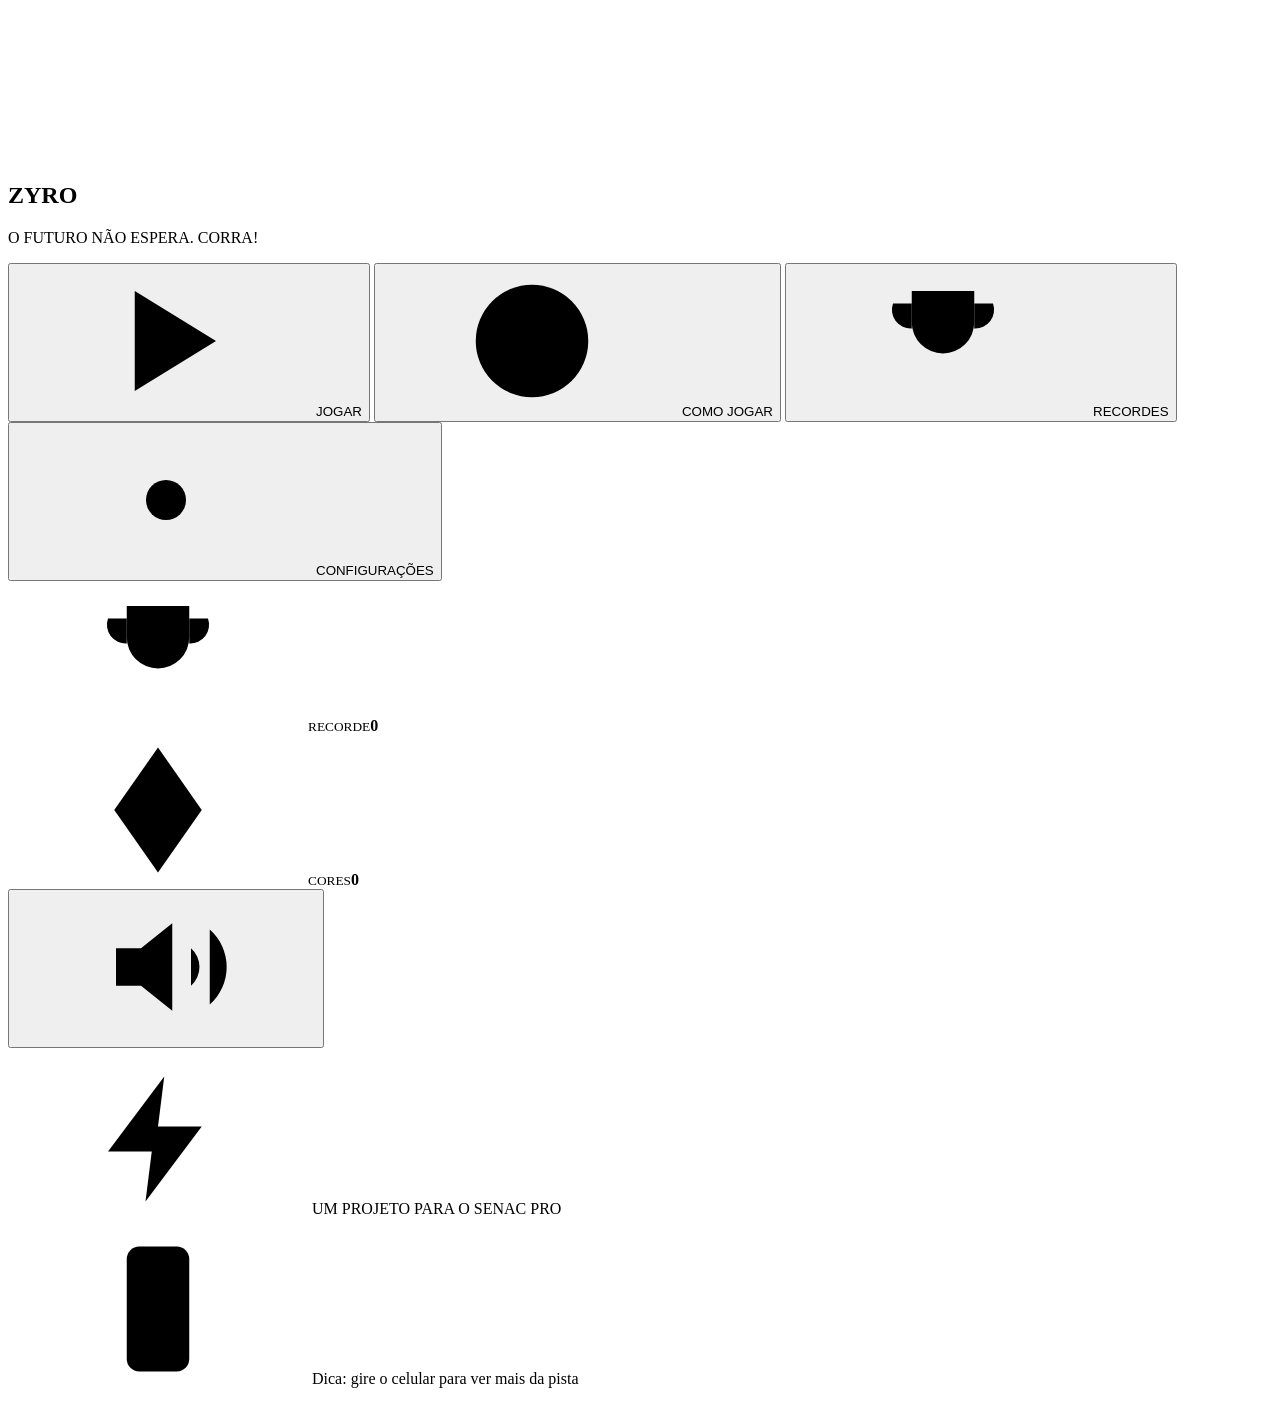
==== index.html @ 999d74e4 "Add files via upload" ====
<!doctype html>
<html lang="pt-BR">
<head>
  <meta charset="utf-8">
  <meta name="viewport" content="width=device-width, initial-scale=1, viewport-fit=cover, user-scalable=no">
  <meta name="theme-color" content="#101A35">
  <meta name="description" content="ZYRO — endless runner de 3 faixas em Nova City. Projeto da disciplina Desenvolvimento Front-end (Senac).">
  <title>ZYRO — O futuro não espera. Corra!</title>
  <link rel="stylesheet" href="css/tokens.css">
  <link rel="stylesheet" href="css/componentes.css">
  <link rel="stylesheet" href="css/telas.css">
</head>
<body>
  <!-- Ícones (SVG sprite) -->
  <svg width="0" height="0" style="position:absolute" aria-hidden="true">
    <defs>
      <symbol id="i-play" viewBox="0 0 24 24"><path d="M7 4l13 8-13 8z"/></symbol>
      <symbol id="i-pausa" viewBox="0 0 24 24"><path d="M8 5v14M16 5v14"/></symbol>
      <symbol id="i-casa" viewBox="0 0 24 24"><path d="M3 11l9-8 9 8"/><path d="M5 10v10h14V10"/></symbol>
      <symbol id="i-reiniciar" viewBox="0 0 24 24"><path d="M20 11a8 8 0 10-2.3 5.7"/><path d="M20 4v7h-7"/></symbol>
      <symbol id="i-trofeu" viewBox="0 0 24 24"><path d="M8 21h8M12 17v4M7 4h10v5a5 5 0 01-10 0V4z"/><path d="M7 6H4a3 3 0 003 4M17 6h3a3 3 0 01-3 4"/></symbol>
      <symbol id="i-engrenagem" viewBox="0 0 24 24"><circle cx="12" cy="12" r="3.2"/><path d="M12 2v3M12 19v3M2 12h3M19 12h3M4.9 4.9l2.1 2.1M17 17l2.1 2.1M4.9 19.1L7 17M17 7l2.1-2.1"/></symbol>
      <symbol id="i-ajuda" viewBox="0 0 24 24"><circle cx="12" cy="12" r="9"/><path d="M9.5 9a2.5 2.5 0 015 .5c0 1.7-2.5 2-2.5 4M12 17.5v.5"/></symbol>
      <symbol id="i-som" viewBox="0 0 24 24"><path d="M4 9v6h4l5 4V5L8 9H4z"/><path d="M16 9a4 4 0 010 6M19 6a8 8 0 010 12"/></symbol>
      <symbol id="i-mudo" viewBox="0 0 24 24"><path d="M4 9v6h4l5 4V5L8 9H4z"/><path d="M17 9l5 6M22 9l-5 6"/></symbol>
      <symbol id="i-musica" viewBox="0 0 24 24"><path d="M9 18V6l11-2v12"/><circle cx="6.5" cy="18" r="2.5"/><circle cx="17.5" cy="16" r="2.5"/></symbol>
      <symbol id="i-voltar" viewBox="0 0 24 24"><path d="M15 5l-7 7 7 7"/></symbol>
      <symbol id="i-check" viewBox="0 0 24 24"><path d="M5 12l5 5 9-10"/></symbol>
      <symbol id="i-raio" viewBox="0 0 24 24"><path d="M13 2L4 14h7l-1 8 9-12h-7l1-8z"/></symbol>
      <symbol id="i-ima" viewBox="0 0 24 24"><path d="M6 3v8a6 6 0 0012 0V3"/><path d="M6 3h4v8a2 2 0 004 0V3h4"/><path d="M6 7h4M14 7h4"/></symbol>
      <symbol id="i-escudo" viewBox="0 0 24 24"><path d="M12 3l8 3v6c0 5-3.5 8-8 9-4.5-1-8-4-8-9V6l8-3z"/><path d="M9 12l2 2 4-4"/></symbol>
      <symbol id="i-estrela" viewBox="0 0 24 24"><path d="M12 3l2.7 5.6 6.1.9-4.4 4.3 1 6.1L12 17l-5.4 2.9 1-6.1-4.4-4.3 6.1-.9z"/></symbol>
      <symbol id="i-bandeira" viewBox="0 0 24 24"><path d="M5 21V4M5 4h12l-2 4 2 4H5"/></symbol>
      <symbol id="i-core" viewBox="0 0 24 24"><path d="M12 2l7 10-7 10-7-10z"/><circle cx="12" cy="12" r="2.5"/></symbol>
      <symbol id="i-gesto" viewBox="0 0 24 24"><path d="M9 11V5.5a1.5 1.5 0 013 0V10m0-1.5a1.5 1.5 0 013 0V11m0-1a1.5 1.5 0 013 0v4.5a6.5 6.5 0 01-6.5 6.5H13a6 6 0 01-4.6-2.2L5 15.5a1.5 1.5 0 012.3-1.9L9 15"/></symbol>
      <symbol id="i-grafico" viewBox="0 0 24 24"><path d="M4 20V10M10 20V4M16 20v-7M22 20H2"/></symbol>
      <symbol id="i-lixeira" viewBox="0 0 24 24"><path d="M4 7h16M9 7V4h6v3M6 7l1 13h10l1-13"/></symbol>
      <symbol id="i-foguete" viewBox="0 0 24 24"><path d="M12 2c2.6 2 4 5 4 9v5H8v-5c0-4 1.4-7 4-9z"/><path d="M8 12l-3 3v4h3M16 12l3 3v4h-3M10 20v2M14 20v2M12 8v1"/></symbol>
      <symbol id="i-celular" viewBox="0 0 24 24"><rect x="7" y="2" width="10" height="20" rx="2"/><path d="M11 18h2"/></symbol>
    </defs>
  </svg>

  <div id="app">
    <canvas id="jogo" aria-label="Pista do jogo ZYRO"></canvas>
    <div id="flash" aria-hidden="true"></div>

    <!-- ===================== HUD (TELA 3 — GAMEPLAY) ===================== -->
    <div id="hud" class="hud" hidden>
      <div class="hud__topo">
        <div class="hud__grupo">
          <div class="hud-item" data-tipo="pontos"><span class="hud-item__selo"><svg><use href="#i-estrela"/></svg></span><span class="hud-item__txt"><small>PONTOS</small><b id="hud-pontos">000.000</b></span></div>
          <div class="hud-item" data-tipo="distancia"><span class="hud-item__selo"><svg><use href="#i-bandeira"/></svg></span><span class="hud-item__txt"><small>DISTÂNCIA</small><b id="hud-distancia">0 m</b></span></div>
        </div>
        <div class="hud__grupo">
          <div class="hud-item hud-item--opcional" data-tipo="recorde"><span class="hud-item__selo"><svg><use href="#i-trofeu"/></svg></span><span class="hud-item__txt"><small>RECORDE</small><b id="hud-recorde">0</b></span></div>
          <div class="hud-item" data-tipo="cores" id="hud-cores-box"><span class="hud-item__selo"><svg><use href="#i-core"/></svg></span><span class="hud-item__txt"><small>CORES</small><b id="hud-cores">0</b></span></div>
          <button class="btn-icone" id="btn-pausa" aria-label="Pausar (Esc)"><svg><use href="#i-pausa"/></svg></button>
        </div>
      </div>
      <div class="hud__status">
        <span class="chip-mult" id="hud-mult" hidden>x2</span>
        <div class="poderes" id="hud-poderes"></div>
      </div>
      <div class="mensagens" id="mensagens" aria-live="polite"></div>
      <div class="banner-zona" id="banner-zona" hidden><small id="banner-zona-num">ZONA 1</small><b id="banner-zona-nome">NOVA CITY</b></div>
      <div class="hud__base">
        <div class="barra-shift" id="barra-shift" data-estado="carregando">
          <div class="barra-shift__topo">
            <span><svg><use href="#i-raio"/></svg><b id="shift-label">ZYRO SHIFT</b></span>
            <em id="shift-valor">0%</em>
          </div>
          <div class="barra-shift__trilho"><i id="shift-energia"></i><span></span><span></span><span></span><span></span></div>
        </div>
        <button class="btn-shift" id="btn-shift" aria-label="Ativar ZYRO SHIFT" data-estado="carregando">
          <svg viewBox="0 0 104 104" aria-hidden="true"><circle class="btn-shift__fundo" cx="52" cy="52" r="44"/><circle class="btn-shift__trilho" cx="52" cy="52" r="44"/><circle class="btn-shift__anel" id="shift-anel" cx="52" cy="52" r="44"/><path d="M38 38h28L42 66h24" class="btn-shift__z"/></svg>
        </button>
      </div>
    </div>

    <!-- ===================== TELA 1 — MENU PRINCIPAL ===================== -->
    <section class="tela tela-menu" id="tela-menu" data-tela="menu">
      <div class="tela-menu__degrade"></div>
      <div class="tela-menu__heroi" id="menu-heroi"></div>
      <div class="tela-menu__coluna">
        <div class="logo" id="logo-menu">
          <div class="logo__marca"><span class="logo__simbolo"></span><h1 class="logo__nome">ZYRO</h1></div>
          <p class="logo__slogan">O FUTURO NÃO ESPERA. CORRA!</p>
        </div>
        <nav class="menu-botoes">
          <button class="btn btn--primario btn--grande" data-acao="jogar"><svg><use href="#i-play"/></svg><span>JOGAR</span></button>
          <button class="btn btn--fantasma" data-acao="como"><svg><use href="#i-ajuda"/></svg><span>COMO JOGAR</span></button>
          <button class="btn btn--fantasma" data-acao="recordes"><svg><use href="#i-trofeu"/></svg><span>RECORDES</span></button>
          <button class="btn btn--fantasma" data-acao="config"><svg><use href="#i-engrenagem"/></svg><span>CONFIGURAÇÕES</span></button>
        </nav>
      </div>
      <div class="tela-menu__topo">
        <div class="hud-item" data-tipo="recorde"><span class="hud-item__selo"><svg><use href="#i-trofeu"/></svg></span><span class="hud-item__txt"><small>RECORDE</small><b id="menu-recorde">0</b></span></div>
        <div class="hud-item hud-item--opcional" data-tipo="cores"><span class="hud-item__selo"><svg><use href="#i-core"/></svg></span><span class="hud-item__txt"><small>CORES</small><b id="menu-cores">0</b></span></div>
        <button class="btn-icone" id="btn-som" aria-label="Ligar ou desligar música"><svg><use href="#i-som"/></svg></button>
      </div>
      <p class="selo-senac"><svg><use href="#i-raio"/></svg> UM PROJETO PARA O SENAC PRO</p>
      <p class="dica-girar" id="dica-girar"><svg><use href="#i-celular"/></svg> Dica: gire o celular para ver mais da pista</p>
    </section>

    <!-- ===================== TELA 2 — COMO JOGAR ===================== -->
    <section class="tela tela-cheia" id="tela-como" data-tela="como" hidden>
      <header class="tela__cabecalho">
        <button class="btn-icone" data-acao="voltar" aria-label="Voltar"><svg><use href="#i-voltar"/></svg></button>
        <h2 class="titulo-tela">COMO JOGAR</h2>
        <span class="espaco"></span>
      </header>
      <div class="tela__corpo">
        <div class="cards-controle">
          <article class="card-controle" style="--cor:#00D9FF"><canvas class="demo" data-demo="lane" width="234" height="150"></canvas><h3>TROCAR DE FAIXA</h3><div class="teclas"><kbd>←</kbd><kbd>→</kbd><kbd>A</kbd><kbd>D</kbd></div><p><svg><use href="#i-gesto"/></svg>Deslize o dedo para os lados</p></article>
          <article class="card-controle" style="--cor:#42EDAA"><canvas class="demo" data-demo="jump" width="234" height="150"></canvas><h3>PULAR</h3><div class="teclas"><kbd>↑</kbd><kbd>W</kbd></div><p><svg><use href="#i-gesto"/></svg>Deslize o dedo para cima</p></article>
          <article class="card-controle" style="--cor:#FF4FBF"><canvas class="demo" data-demo="slide" width="234" height="150"></canvas><h3>DESLIZAR</h3><div class="teclas"><kbd>↓</kbd><kbd>S</kbd></div><p><svg><use href="#i-gesto"/></svg>Deslize o dedo para baixo</p></article>
          <article class="card-controle" style="--cor:#FFD447"><canvas class="demo" data-demo="shift" width="234" height="150"></canvas><h3>ZYRO SHIFT</h3><div class="teclas"><kbd>⇧ SHIFT</kbd></div><p><svg><use href="#i-gesto"/></svg>Toque no botão SHIFT</p></article>
        </div>
        <div class="faixa-info">
          <div class="faixa-info__core"></div>
          <p><b>Encha a barra:</b> colete ZYRO CORES, desvie no último instante e encadeie desvios perfeitos. Cheia? Ative o <b>SHIFT</b> e atravesse tudo por <b>5 segundos</b>!</p>
          <div class="mini-barra"><i></i></div>
        </div>
        <div class="obstaculos-legenda" id="legenda-obstaculos"></div>
      </div>
      <footer class="tela__rodape">
        <button class="btn btn--primario" data-acao="jogar"><svg><use href="#i-play"/></svg><span>COMEÇAR</span></button>
        <small class="atalho">ESC = pausar a qualquer momento</small>
      </footer>
    </section>

    <!-- ===================== TELA 4 — PAUSA ===================== -->
    <section class="tela tela-sobreposta" id="tela-pausa" data-tela="pausa" hidden>
      <div class="painel painel--centro">
        <h2 class="titulo-tela">PAUSADO</h2>
        <p class="painel__sub" id="pausa-resumo">Pontos 0 · 0 m</p>
        <button class="btn btn--secundario" data-acao="continuar"><svg><use href="#i-play"/></svg><span>CONTINUAR</span></button>
        <button class="btn btn--fantasma" data-acao="reiniciar"><svg><use href="#i-reiniciar"/></svg><span>REINICIAR</span></button>
        <button class="btn btn--fantasma" data-acao="config"><svg><use href="#i-engrenagem"/></svg><span>CONFIGURAÇÕES</span></button>
        <button class="btn btn--fantasma" data-acao="menu"><svg><use href="#i-casa"/></svg><span>MENU PRINCIPAL</span></button>
      </div>
      <p class="nota-rodape">Obstáculos, cenário e pontuação ficam congelados enquanto o jogo está pausado.</p>
    </section>

    <!-- ===================== TELA 5 — GAME OVER ===================== -->
    <section class="tela tela-sobreposta tela-fim" id="tela-fim" data-tela="fim" hidden>
      <div class="tela-fim__heroi" id="fim-heroi"></div>
      <div class="selo-recorde" id="fim-novo" hidden>NEW RECORD!</div>
      <div class="painel tela-fim__painel">
        <h2 class="titulo-tela">FIM DA CORRIDA!</h2>
        <p class="painel__sub" id="fim-causa">Você bateu numa barreira.</p>
        <div class="placar" id="fim-placar">
          <div><small>PONTUAÇÃO</small><b id="fim-pontos">0</b></div>
          <span class="selo-badge" id="fim-badge" hidden><svg><use href="#i-trofeu"/></svg>NOVO RECORDE</span>
        </div>
        <div class="estat-grade">
          <div><small><svg style="color:#00D9FF"><use href="#i-bandeira"/></svg>DISTÂNCIA</small><b id="fim-distancia">0 m</b></div>
          <div><small><svg style="color:#FFD447"><use href="#i-core"/></svg>ENERGIA</small><b id="fim-cores">0</b></div>
          <div><small><svg style="color:#FF4FBF"><use href="#i-estrela"/></svg>MELHOR COMBO</small><b id="fim-combo">x1</b></div>
          <div><small><svg style="color:#42EDAA"><use href="#i-trofeu"/></svg>RECORDE</small><b id="fim-recorde">0</b></div>
        </div>
        <div class="linha-botoes">
          <button class="btn btn--primario" data-acao="reiniciar" id="btn-correr"><svg><use href="#i-reiniciar"/></svg><span>CORRER NOVAMENTE</span></button>
          <button class="btn btn--fantasma" data-acao="menu"><svg><use href="#i-casa"/></svg><span>MENU PRINCIPAL</span></button>
        </div>
      </div>
    </section>

    <!-- ===================== TELA 6 — RECORDES ===================== -->
    <section class="tela tela-cheia" id="tela-recordes" data-tela="recordes" hidden>
      <header class="tela__cabecalho">
        <button class="btn-icone" data-acao="voltar" aria-label="Voltar"><svg><use href="#i-voltar"/></svg></button>
        <div class="titulo-bloco"><h2 class="titulo-tela">RECORDES</h2><p>Suas estatísticas ficam salvas neste navegador.</p></div>
        <span class="espaco"></span>
      </header>
      <div class="tela__corpo">
        <div class="cards-estat" id="cards-estat"></div>
        <div class="tabela" id="tabela-historico"></div>
      </div>
      <footer class="tela__rodape"><small class="atalho">Salvo com localStorage · nenhum dado sai do seu dispositivo</small></footer>
    </section>

    <!-- ===================== TELA 7 — CONFIGURAÇÕES ===================== -->
    <section class="tela tela-cheia" id="tela-config" data-tela="config" hidden>
      <header class="tela__cabecalho">
        <button class="btn-icone" data-acao="voltar" aria-label="Voltar"><svg><use href="#i-voltar"/></svg></button>
        <h2 class="titulo-tela">CONFIGURAÇÕES</h2>
        <span class="espaco"></span>
      </header>
      <div class="tela__corpo">
        <div class="painel painel--lista">
          <div class="linha-config"><span class="linha-config__icone"><svg><use href="#i-som"/></svg></span><label for="cfg-efeitos"><b>Volume dos efeitos</b><small>Coleta, colisão, SHIFT</small></label><input type="range" id="cfg-efeitos" class="slider" min="0" max="100" step="5"></div>
          <div class="linha-config"><span class="linha-config__icone"><svg><use href="#i-musica"/></svg></span><label for="cfg-musica-vol"><b>Música</b><small>Trilha eletrônica de fundo</small></label><div class="linha-config__duplo"><input type="range" id="cfg-musica-vol" class="slider" min="0" max="100" step="5" aria-label="Volume da música"><button class="toggle" id="cfg-musica" role="switch" aria-checked="true" aria-label="Música ligada"><i></i></button></div></div>
          <div class="linha-config"><span class="linha-config__icone"><svg><use href="#i-raio"/></svg></span><label><b>Redução de animações</b><small>Menos tremores, flashes e partículas</small></label><button class="toggle" id="cfg-reduzir" role="switch" aria-checked="false" aria-label="Redução de animações"><i></i></button></div>
          <div class="linha-config"><span class="linha-config__icone"><svg><use href="#i-grafico"/></svg></span><label><b>Qualidade gráfica</b><small>Baixa ajuda em celulares mais simples</small></label><div class="segmentado" id="cfg-qualidade" role="radiogroup"><button data-v="baixa" role="radio">BAIXA</button><button data-v="media" role="radio">MÉDIA</button><button data-v="alta" role="radio">ALTA</button></div></div>
          <div class="linha-config"><span class="linha-config__icone"><svg><use href="#i-ajuda"/></svg></span><label><b>Ajuda</b><small>Rever controles e o ZYRO SHIFT</small></label><button class="btn btn--fantasma btn--pequeno" data-acao="como"><span>COMO JOGAR</span></button></div>
          <div class="linha-config"><span class="linha-config__icone"><svg><use href="#i-lixeira"/></svg></span><label><b>Reiniciar dados locais</b><small>Apaga recordes e estatísticas</small></label><button class="btn btn--perigo btn--pequeno" id="btn-apagar"><svg><use href="#i-lixeira"/></svg><span>APAGAR DADOS</span></button></div>
        </div>
      </div>
      <footer class="tela__rodape"><button class="btn btn--secundario" data-acao="voltar"><svg><use href="#i-check"/></svg><span>SALVAR</span></button></footer>
    </section>

    <!-- Diálogo de confirmação -->
    <div class="dialogo" id="dialogo" hidden role="dialog" aria-modal="true" aria-labelledby="dialogo-titulo">
      <div class="painel painel--centro">
        <h3 id="dialogo-titulo">Apagar todos os dados?</h3>
        <p class="painel__sub">Recordes, estatísticas e histórico deste navegador serão apagados. Não dá para desfazer.</p>
        <div class="linha-botoes">
          <button class="btn btn--perigo" id="dialogo-sim"><span>APAGAR</span></button>
          <button class="btn btn--fantasma" id="dialogo-nao"><span>CANCELAR</span></button>
        </div>
      </div>
    </div>

    <div class="carregando" id="carregando"><span class="logo__simbolo"></span><i></i></div>
  </div>

  <!-- Módulos (scripts comuns: funciona abrindo o index.html direto, sem servidor) -->
  <script src="js/config.js"></script>
  <script src="js/core/utils.js"></script>
  <script src="js/core/storage.js"></script>
  <script src="js/core/audio.js"></script>
  <script src="js/core/input.js"></script>
  <script src="js/game/lanes.js"></script>
  <script src="js/game/player.js"></script>
  <script src="js/game/obstacles.js"></script>
  <script src="js/game/collision.js"></script>
  <script src="js/game/collectibles.js"></script>
  <script src="js/game/score.js"></script>
  <script src="js/game/shift.js"></script>
  <script src="js/game/progression.js"></script>
  <script src="js/game/game.js"></script>
  <script src="js/render/camera.js"></script>
  <script src="js/render/sprites.js"></script>
  <script src="js/render/character.js"></script>
  <script src="js/render/vehicles.js"></script>
  <script src="js/render/scenery.js"></script>
  <script src="js/render/effects.js"></script>
  <script src="js/render/renderer.js"></script>
  <script src="js/ui/art.js"></script>
  <script src="js/ui/hud.js"></script>
  <script src="js/ui/screens.js"></script>
  <script src="js/main.js"></script>
</body>
</html>
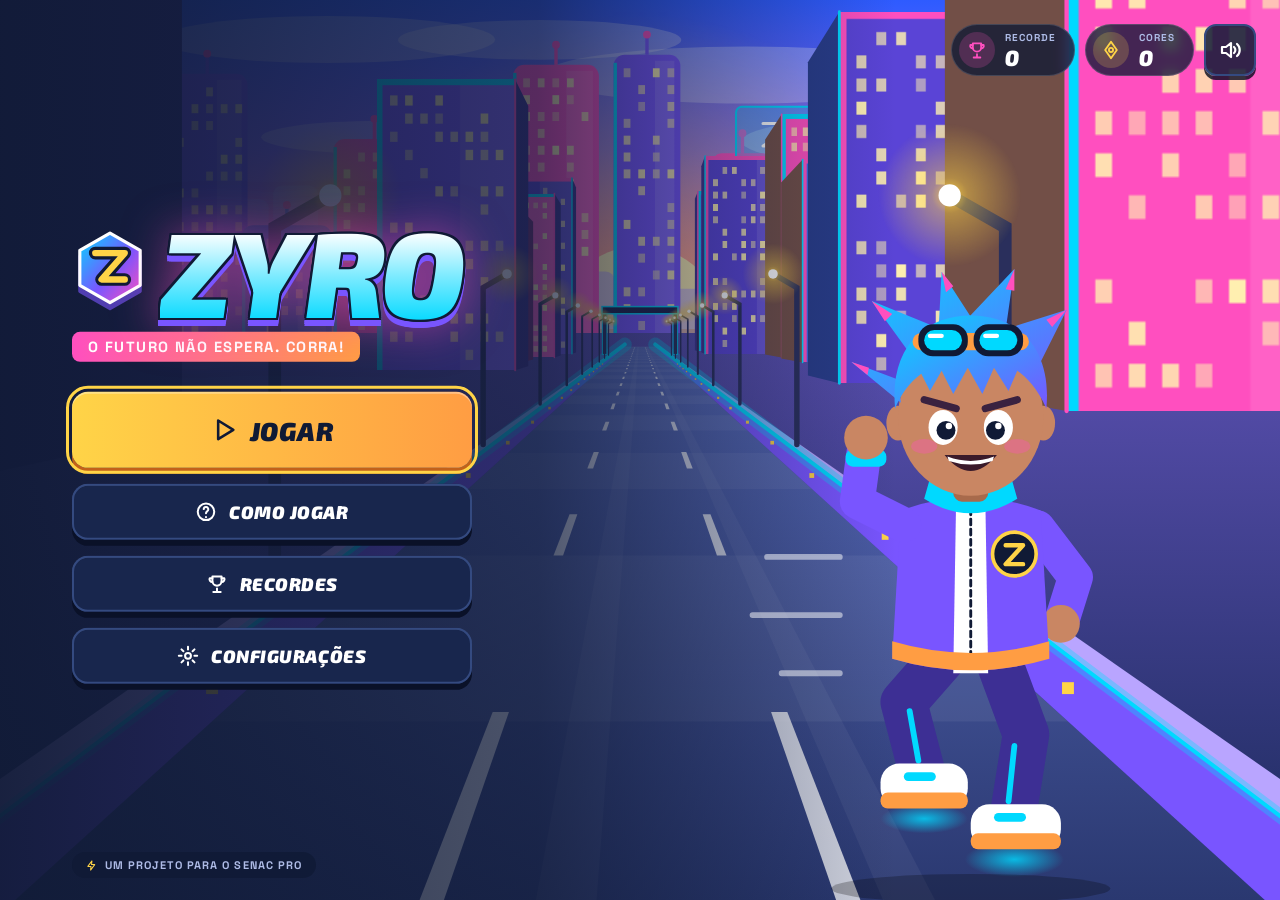
==== commit 19a9cdc5: "tutorial" ====
--- a/index.html
+++ b/index.html
@@ -62,6 +62,13 @@
         <div class="poderes" id="hud-poderes"></div>
       </div>
       <div class="mensagens" id="mensagens" aria-live="polite"></div>
+      <!-- dica do tutorial (só na primeira corrida) -->
+      <div class="tutorial-dica" id="tutorial-dica" role="status" aria-live="assertive" hidden>
+        <b class="tutorial-dica__titulo" id="tutorial-titulo"></b>
+        <div class="teclas tutorial-dica__teclas" id="tutorial-teclas"></div>
+        <p class="tutorial-dica__gesto" id="tutorial-gesto"></p>
+        <p class="tutorial-dica__texto" id="tutorial-texto"></p>
+      </div>
       <div class="banner-zona" id="banner-zona" hidden><small id="banner-zona-num">ZONA 1</small><b id="banner-zona-nome">NOVA CITY</b></div>
       <div class="hud__base">
         <div class="barra-shift" id="barra-shift" data-estado="carregando">
@@ -194,6 +201,7 @@
           <div class="linha-config"><span class="linha-config__icone"><svg><use href="#i-raio"/></svg></span><label><b>Redução de animações</b><small>Menos tremores, flashes e partículas</small></label><button class="toggle" id="cfg-reduzir" role="switch" aria-checked="false" aria-label="Redução de animações"><i></i></button></div>
           <div class="linha-config"><span class="linha-config__icone"><svg><use href="#i-grafico"/></svg></span><label><b>Qualidade gráfica</b><small>Baixa ajuda em celulares mais simples</small></label><div class="segmentado" id="cfg-qualidade" role="radiogroup"><button data-v="baixa" role="radio">BAIXA</button><button data-v="media" role="radio">MÉDIA</button><button data-v="alta" role="radio">ALTA</button></div></div>
           <div class="linha-config"><span class="linha-config__icone"><svg><use href="#i-ajuda"/></svg></span><label><b>Ajuda</b><small>Rever controles e o ZYRO SHIFT</small></label><button class="btn btn--fantasma btn--pequeno" data-acao="como"><span>COMO JOGAR</span></button></div>
+          <div class="linha-config"><span class="linha-config__icone"><svg><use href="#i-reiniciar"/></svg></span><label><b>Tutorial</b><small>Joga o tutorial de novo na próxima corrida</small></label><button class="btn btn--fantasma btn--pequeno" id="btn-tutorial"><span>REFAZER</span></button></div>
           <div class="linha-config"><span class="linha-config__icone"><svg><use href="#i-lixeira"/></svg></span><label><b>Reiniciar dados locais</b><small>Apaga recordes e estatísticas</small></label><button class="btn btn--perigo btn--pequeno" id="btn-apagar"><svg><use href="#i-lixeira"/></svg><span>APAGAR DADOS</span></button></div>
         </div>
       </div>
@@ -229,6 +237,7 @@
   <script src="js/game/score.js"></script>
   <script src="js/game/shift.js"></script>
   <script src="js/game/progression.js"></script>
+  <script src="js/game/tutorial.js"></script>
   <script src="js/game/game.js"></script>
   <script src="js/render/camera.js"></script>
   <script src="js/render/sprites.js"></script>
--- a/css/tokens.css
+++ b/css/tokens.css
@@ -0,0 +1,62 @@
+/* =========================================================
+   ZYRO — tokens.css
+   Design System do Figma convertido em variáveis CSS.
+   ========================================================= */
+@font-face { font-family: "Exo 2"; font-style: italic; font-weight: 900; font-display: swap; src: url("../assets/fonts/exo-2-latin-900-italic.woff2") format("woff2"); }
+@font-face { font-family: "Exo 2"; font-style: italic; font-weight: 800; font-display: swap; src: url("../assets/fonts/exo-2-latin-800-italic.woff2") format("woff2"); }
+@font-face { font-family: "Exo 2"; font-style: italic; font-weight: 700; font-display: swap; src: url("../assets/fonts/exo-2-latin-700-italic.woff2") format("woff2"); }
+@font-face { font-family: "Exo 2"; font-style: normal; font-weight: 700; font-display: swap; src: url("../assets/fonts/exo-2-latin-700-normal.woff2") format("woff2"); }
+@font-face { font-family: "Space Grotesk"; font-weight: 400; font-display: swap; src: url("../assets/fonts/space-grotesk-latin-400-normal.woff2") format("woff2"); }
+@font-face { font-family: "Space Grotesk"; font-weight: 500; font-display: swap; src: url("../assets/fonts/space-grotesk-latin-500-normal.woff2") format("woff2"); }
+@font-face { font-family: "Space Grotesk"; font-weight: 700; font-display: swap; src: url("../assets/fonts/space-grotesk-latin-700-normal.woff2") format("woff2"); }
+
+:root {
+  /* Cores principais (roteiro do jogo) */
+  --azul-eletrico: #00D9FF;
+  --roxo-vibrante: #7955FF;
+  --rosa-neon: #FF4FBF;
+  --laranja-energetico: #FF9D43;
+  --amarelo-recompensa: #FFD447;
+  --verde-sucesso: #42EDAA;
+  --azul-escuro: #101A35;
+  --branco: #FFFFFF;
+
+  /* Cores de apoio */
+  --fundo-noite: #0A1128;
+  --superficie: #18264D;
+  --superficie-2: #223463;
+  --borda: #344A80;
+  --texto-secundario: #AEBBE6;
+  --vermelho-alerta: #FF4D6D;
+
+  /* Degradês */
+  --grad-ceu: linear-gradient(180deg, #2E5BFF 0%, #8A6BFF 45%, #FF7EC8 78%, #FFB36B 100%);
+  --grad-shift: linear-gradient(90deg, #00D9FF, #7955FF 50%, #FF4FBF);
+  --grad-jogar: linear-gradient(90deg, #FFD447, #FF9D43);
+
+  /* Tipografia */
+  --fonte-titulo: "Exo 2", "Trebuchet MS", system-ui, sans-serif;
+  --fonte-texto: "Space Grotesk", system-ui, -apple-system, "Segoe UI", sans-serif;
+
+  /* Espaçamento (base 4 px) */
+  --espaco-1: 4px; --espaco-2: 8px; --espaco-3: 12px; --espaco-4: 16px;
+  --espaco-6: 24px; --espaco-8: 32px; --espaco-12: 48px; --espaco-16: 64px;
+
+  /* Raios */
+  --raio-sm: 8px; --raio-md: 12px; --raio-lg: 16px; --raio-xl: 24px; --raio-pilula: 999px;
+
+  /* Efeitos */
+  --glow-azul: 0 0 24px rgba(0, 217, 255, .6);
+  --glow-rosa: 0 0 24px rgba(255, 79, 191, .6);
+  --glow-amarelo: 0 0 24px rgba(255, 212, 71, .6);
+  --glow-verde: 0 0 24px rgba(66, 237, 170, .6);
+  --sombra-elevacao: 0 10px 28px rgba(5, 10, 31, .5);
+
+  /* Área segura do HUD */
+  --margem-hud: var(--espaco-6);
+  --transicao: 180ms cubic-bezier(.2, .8, .2, 1);
+}
+
+@media (max-width: 900px), (max-height: 500px) {
+  :root { --margem-hud: 12px; }
+}
--- a/css/componentes.css
+++ b/css/componentes.css
@@ -0,0 +1,201 @@
+/* =========================================================
+   ZYRO — componentes.css
+   Botões, HUD, barra SHIFT, controles das configurações...
+   Mesmos componentes e estados do Design System no Figma.
+   ========================================================= */
+*, *::before, *::after { box-sizing: border-box; }
+html, body { margin: 0; height: 100%; background: var(--fundo-noite); color: var(--branco); font-family: var(--fonte-texto); overflow: hidden; -webkit-tap-highlight-color: transparent; }
+body { overscroll-behavior: none; touch-action: none; user-select: none; -webkit-user-select: none; }
+button { font: inherit; color: inherit; }
+svg { width: 1em; height: 1em; fill: none; stroke: currentColor; stroke-width: 2.2; stroke-linecap: round; stroke-linejoin: round; flex: none; }
+[hidden] { display: none !important; }
+:focus-visible { outline: 3px solid var(--amarelo-recompensa); outline-offset: 3px; }
+
+/* ---------- Botão arcade (degrau 3D) ---------- */
+.btn {
+  --base: #0A1128; --cor-txt: var(--branco);
+  display: inline-flex; align-items: center; justify-content: center; gap: var(--espaco-3);
+  min-height: 56px; padding: 0 var(--espaco-8); border: 0; border-radius: var(--raio-lg); cursor: pointer;
+  font-family: var(--fonte-titulo); font-weight: 900; font-style: italic; font-size: 18px; letter-spacing: .03em;
+  color: var(--cor-txt); background: var(--superficie);
+  box-shadow: 0 6px 0 var(--base), inset 0 2px 0 rgba(255, 255, 255, .35);
+  transition: transform var(--transicao), box-shadow var(--transicao), filter var(--transicao);
+}
+.btn svg { font-size: 22px; }
+.btn:hover { filter: brightness(1.08); box-shadow: 0 6px 0 var(--base), 0 0 26px var(--brilho, rgba(121, 85, 255, .7)), inset 0 2px 0 rgba(255, 255, 255, .55); }
+.btn:active { transform: translateY(4px); box-shadow: 0 2px 0 var(--base), inset 0 2px 0 rgba(255, 255, 255, .35); }
+.btn:disabled { opacity: .4; pointer-events: none; }
+.btn--primario { --base: #C2611A; --cor-txt: var(--azul-escuro); --brilho: rgba(255, 212, 71, .75); background: var(--grad-jogar); }
+.btn--secundario { --base: #0089A8; --cor-txt: var(--azul-escuro); --brilho: rgba(0, 217, 255, .75); background: var(--azul-eletrico); }
+.btn--fantasma { background: var(--superficie); box-shadow: 0 6px 0 var(--base), inset 0 0 0 2px var(--borda), inset 0 2px 0 rgba(255, 255, 255, .12); }
+.btn--fantasma:hover { box-shadow: 0 6px 0 var(--base), 0 0 22px rgba(121, 85, 255, .7), inset 0 0 0 2px var(--roxo-vibrante); }
+.btn--perigo { --cor-txt: var(--vermelho-alerta); --brilho: rgba(255, 77, 109, .6); background: var(--superficie); box-shadow: 0 6px 0 var(--base), inset 0 0 0 2px var(--vermelho-alerta); }
+.btn--grande { min-height: 76px; font-size: 26px; }
+.btn--grande svg { font-size: 28px; }
+.btn--pequeno { min-height: 44px; padding: 0 var(--espaco-4); font-size: 14px; }
+
+.btn-icone {
+  display: grid; place-items: center; width: 52px; height: 52px; padding: 0; cursor: pointer;
+  border-radius: var(--raio-md); border: 2px solid var(--borda); background: rgba(16, 26, 53, .85); color: var(--branco);
+  box-shadow: 0 4px 0 rgba(5, 10, 31, .8); transition: transform var(--transicao), border-color var(--transicao);
+}
+.btn-icone svg { font-size: 24px; }
+.btn-icone:hover { border-color: var(--azul-eletrico); background: var(--superficie-2); }
+.btn-icone:active { transform: translateY(3px); box-shadow: 0 1px 0 rgba(5, 10, 31, .8); }
+
+kbd {
+  display: inline-grid; place-items: center; min-width: 44px; height: 42px; padding: 0 12px; border-radius: var(--raio-sm);
+  background: linear-gradient(#fff, #DDE4FF); color: var(--azul-escuro); box-shadow: 0 4px 0 #8C98C9;
+  font-family: var(--fonte-titulo); font-style: italic; font-weight: 900; font-size: 17px;
+}
+
+/* ---------- Painel ---------- */
+.painel {
+  background: rgba(16, 26, 53, .94); border: 2px solid rgba(255, 255, 255, .14); border-radius: 28px;
+  box-shadow: 0 16px 40px rgba(5, 10, 31, .6); padding: var(--espaco-8) 40px;
+}
+.painel--centro { display: flex; flex-direction: column; align-items: stretch; gap: var(--espaco-4); text-align: center; width: min(440px, 92vw); }
+.painel__sub { margin: 0; color: var(--texto-secundario); font-weight: 700; }
+.titulo-tela { margin: 0; font-family: var(--fonte-titulo); font-style: italic; font-weight: 900; font-size: clamp(34px, 5.4vw, 60px); line-height: 1.05; letter-spacing: -.01em; text-shadow: 0 4px 0 rgba(121, 85, 255, .7); }
+
+/* ---------- Item do HUD (pílula) ---------- */
+.hud-item {
+  --cor: var(--amarelo-recompensa);
+  display: inline-flex; align-items: center; gap: 10px; padding: 7px 18px 7px 7px; border-radius: var(--raio-pilula);
+  background: rgba(16, 26, 53, .78); border: 1.5px solid rgba(255, 255, 255, .15); backdrop-filter: blur(6px);
+}
+.hud-item[data-tipo="distancia"] { --cor: var(--azul-eletrico); }
+.hud-item[data-tipo="recorde"] { --cor: var(--rosa-neon); }
+.hud-item__selo { display: grid; place-items: center; width: 36px; height: 36px; border-radius: 50%; color: var(--cor); background: color-mix(in srgb, var(--cor) 20%, transparent); }
+.hud-item__selo svg { font-size: 20px; }
+.hud-item__txt { display: flex; flex-direction: column; line-height: 1; }
+.hud-item small { font-size: 10px; font-weight: 700; letter-spacing: .1em; color: var(--texto-secundario); margin-bottom: 3px; }
+.hud-item b { font-family: var(--fonte-titulo); font-style: italic; font-weight: 900; font-size: 22px; font-variant-numeric: tabular-nums; min-width: 2ch; }
+.hud-item.pulo { animation: pulo .18s ease-out; }
+@keyframes pulo { 50% { transform: scale(1.14); } }
+
+/* ---------- Barra ZYRO SHIFT ---------- */
+.barra-shift {
+  width: min(380px, 44vw); padding: 12px 16px; border-radius: var(--raio-lg);
+  background: rgba(16, 26, 53, .82); border: 2px solid rgba(255, 255, 255, .15); transition: border-color .2s, box-shadow .2s;
+}
+.barra-shift__topo { display: flex; justify-content: space-between; align-items: center; gap: 8px; margin-bottom: 8px; font-size: 11px; white-space: nowrap; font-weight: 700; letter-spacing: .1em; }
+.barra-shift__topo span { display: flex; align-items: center; gap: 6px; }
+.barra-shift__topo svg { font-size: 16px; color: var(--azul-eletrico); }
+.barra-shift__topo em { font-style: normal; color: var(--texto-secundario); }
+.barra-shift__trilho { position: relative; height: 14px; border-radius: 7px; background: var(--superficie-2); overflow: hidden; display: flex; }
+.barra-shift__trilho i { position: absolute; inset: 0 auto 0 0; width: 0; background: var(--grad-shift); border-radius: 7px; transition: width .12s linear; }
+.barra-shift__trilho span { position: relative; flex: 1; border-right: 2px solid rgba(16, 26, 53, .6); }
+.barra-shift__trilho span:last-child { border-right: 0; }
+.barra-shift[data-estado="pronto"] { border-color: var(--amarelo-recompensa); box-shadow: var(--glow-amarelo); animation: pisca-borda 1s ease-in-out infinite; }
+.barra-shift[data-estado="pronto"] .barra-shift__topo { color: var(--amarelo-recompensa); }
+.barra-shift[data-estado="pronto"] .barra-shift__topo svg { color: var(--amarelo-recompensa); }
+.barra-shift[data-estado="pronto"] .barra-shift__topo em { background: var(--amarelo-recompensa); color: var(--azul-escuro); padding: 2px 8px; border-radius: 4px; }
+.barra-shift[data-estado="ativo"] { border-color: var(--azul-eletrico); box-shadow: var(--glow-azul); }
+.barra-shift[data-estado="ativo"] .barra-shift__trilho i { background: linear-gradient(90deg, #fff, var(--azul-eletrico)); transition: none; }
+@keyframes pisca-borda { 50% { box-shadow: 0 0 8px rgba(255, 212, 71, .3); } }
+
+/* Botão SHIFT para toque */
+.btn-shift { display: none; width: 96px; height: 96px; padding: 0; border: 0; background: none; cursor: pointer; border-radius: 50%; touch-action: none; }
+.btn-shift svg { width: 100%; height: 100%; stroke: none; }
+.btn-shift__fundo { fill: rgba(16, 26, 53, .85); }
+.btn-shift__trilho { fill: none; stroke: var(--superficie-2); stroke-width: 8; }
+.btn-shift__anel { fill: none; stroke: var(--azul-eletrico); stroke-width: 8; stroke-linecap: round; transform: rotate(-90deg); transform-origin: 52px 52px; stroke-dasharray: 0 277; transition: stroke-dasharray .12s linear; }
+.btn-shift__z { fill: none; stroke: var(--texto-secundario); stroke-width: 8; stroke-linecap: round; stroke-linejoin: round; }
+.btn-shift[data-estado="pronto"] { filter: drop-shadow(0 0 16px rgba(255, 212, 71, .9)); animation: pulso 0.9s ease-in-out infinite; }
+.btn-shift[data-estado="pronto"] .btn-shift__fundo, .btn-shift[data-estado="ativo"] .btn-shift__fundo { fill: var(--roxo-vibrante); }
+.btn-shift[data-estado="pronto"] .btn-shift__anel { stroke: var(--amarelo-recompensa); }
+.btn-shift[data-estado="pronto"] .btn-shift__z, .btn-shift[data-estado="ativo"] .btn-shift__z { stroke: #fff; }
+.btn-shift[data-estado="ativo"] { filter: drop-shadow(0 0 16px rgba(0, 217, 255, .9)); }
+@keyframes pulso { 50% { transform: scale(1.07); } }
+
+/* Multiplicador e power-ups ativos */
+.chip-mult { font-family: var(--fonte-titulo); font-style: italic; font-weight: 900; font-size: 20px; padding: 4px 14px; border-radius: var(--raio-pilula); background: var(--rosa-neon); color: var(--azul-escuro); box-shadow: var(--glow-rosa); }
+.chip-mult.pulo { animation: pulo .25s ease-out; }
+.poderes { display: flex; gap: 8px; }
+.poder { --cor: #fff; display: flex; align-items: center; gap: 8px; padding: 6px 12px 6px 8px; border-radius: var(--raio-pilula); background: rgba(16, 26, 53, .82); border: 2px solid var(--cor); color: var(--cor); animation: entra .25s ease-out; }
+.poder svg { font-size: 18px; }
+.poder__tempo { width: 54px; height: 6px; border-radius: 3px; background: var(--superficie-2); overflow: hidden; }
+.poder__tempo i { display: block; height: 100%; width: 100%; background: var(--cor); }
+
+/* Mensagens de feedback */
+.msg {
+  --cor: var(--verde-sucesso);
+  font-family: var(--fonte-titulo); font-style: italic; font-weight: 900; font-size: clamp(26px, 3.6vw, 44px); white-space: nowrap;
+  background: linear-gradient(180deg, #fff 10%, var(--cor)); -webkit-background-clip: text; background-clip: text; color: transparent;
+  filter: drop-shadow(1.5px 0 0 #101A35) drop-shadow(-1.5px 0 0 #101A35) drop-shadow(0 -1.5px 0 #101A35) drop-shadow(0 4px 0 color-mix(in srgb, var(--cor) 80%, #000)) drop-shadow(0 0 14px color-mix(in srgb, var(--cor) 60%, transparent));
+  animation: msg .85s cubic-bezier(.2, .9, .3, 1.3) forwards;
+}
+.msg--near { --cor: var(--azul-eletrico); }
+.msg--combo { --cor: var(--rosa-neon); }
+.msg--shift { --cor: var(--amarelo-recompensa); }
+.msg--record { --cor: var(--laranja-energetico); animation-duration: 1.6s; }
+.msg--go { --cor: var(--amarelo-recompensa); }
+.msg--power { animation-duration: 1s; }
+@keyframes msg {
+  0% { opacity: 0; transform: scale(.5) rotate(-6deg); }
+  18% { opacity: 1; transform: scale(1.12) rotate(-4deg); }
+  30% { transform: scale(1) rotate(-4deg); }
+  80% { opacity: 1; transform: translateY(-6px) rotate(-4deg); }
+  100% { opacity: 0; transform: translateY(-22px) rotate(-4deg); }
+}
+
+/* Banner de zona */
+.banner-zona { position: absolute; top: 108px; left: 50%; transform: translateX(-50%); text-align: center; padding: 10px 36px; border-radius: var(--raio-lg); background: rgba(16, 26, 53, .88); border: 2px solid var(--azul-eletrico); box-shadow: var(--glow-azul); }
+.banner-zona[data-zona="2"] { border-color: var(--rosa-neon); box-shadow: var(--glow-rosa); }
+.banner-zona[data-zona="3"] { border-color: var(--amarelo-recompensa); box-shadow: var(--glow-amarelo); }
+.banner-zona small { display: block; font-size: 11px; font-weight: 700; letter-spacing: .12em; color: var(--texto-secundario); }
+.banner-zona b { font-family: var(--fonte-titulo); font-style: italic; font-weight: 900; font-size: 30px; }
+.banner-zona.ativo { animation: banner 2.4s ease forwards; }
+@keyframes banner { 0% { opacity: 0; transform: translate(-50%, -20px) scale(.8); } 12% { opacity: 1; transform: translate(-50%, 0) scale(1.05); } 20% { transform: translate(-50%, 0) scale(1); } 85% { opacity: 1; } 100% { opacity: 0; transform: translate(-50%, -10px); } }
+
+/* ---------- Controles das configurações ---------- */
+.toggle { position: relative; width: 60px; height: 32px; padding: 0; border: 0; border-radius: 16px; cursor: pointer; background: var(--superficie-2); transition: background var(--transicao); flex: none; }
+.toggle i { position: absolute; top: 4px; left: 4px; width: 24px; height: 24px; border-radius: 50%; background: #fff; box-shadow: 0 2px 4px rgba(0, 0, 0, .25); transition: transform var(--transicao); }
+.toggle[aria-checked="true"] { background: var(--verde-sucesso); }
+.toggle[aria-checked="true"] i { transform: translateX(28px); }
+.slider { -webkit-appearance: none; appearance: none; width: 220px; height: 8px; border-radius: 4px; cursor: pointer; background: var(--superficie-2); outline-offset: 6px; }
+.slider::-webkit-slider-thumb { -webkit-appearance: none; width: 26px; height: 26px; border-radius: 50%; background: #fff; border: 4px solid var(--azul-eletrico); }
+.slider::-moz-range-thumb { width: 18px; height: 18px; border-radius: 50%; background: #fff; border: 4px solid var(--azul-eletrico); }
+.slider::-moz-range-progress { background: var(--grad-shift); height: 8px; border-radius: 4px; }
+.segmentado { display: inline-flex; gap: 4px; padding: 4px; border-radius: var(--raio-md); background: var(--superficie-2); flex: none; }
+.segmentado button { border: 0; padding: 8px 16px; border-radius: 9px; cursor: pointer; background: none; color: var(--texto-secundario); font-weight: 700; font-size: 12px; letter-spacing: .1em; }
+.segmentado button.ativo { background: var(--azul-eletrico); color: var(--azul-escuro); }
+
+/* Card de estatística */
+.card-estat { --cor: var(--amarelo-recompensa); display: flex; flex-direction: column; gap: 8px; padding: 20px; border-radius: 20px; background: var(--superficie); border: 1.5px solid var(--borda); }
+.card-estat__selo { display: grid; place-items: center; width: 44px; height: 44px; border-radius: 14px; color: var(--cor); background: color-mix(in srgb, var(--cor) 18%, transparent); }
+.card-estat__selo svg { font-size: 24px; }
+.card-estat small { font-size: 11px; font-weight: 700; letter-spacing: .1em; color: var(--texto-secundario); }
+.card-estat b { font-family: var(--fonte-titulo); font-style: italic; font-weight: 900; font-size: 30px; font-variant-numeric: tabular-nums; }
+
+@keyframes entra { from { opacity: 0; transform: scale(.8); } }
+
+/* ---------- Dica do tutorial (primeira corrida) ---------- */
+/* Fica no meio da tela, acima do Zyro, enquanto o tempo está em câmera lenta. */
+.tutorial-dica {
+  position: absolute; left: 50%; top: 23%; transform: translate(-50%, -50%);   /* acima da pista: não cobre o obstáculo */
+  display: flex; flex-direction: column; align-items: center; gap: 10px; text-align: center;
+  /* width: max-content evita que a caixa encolha até a metade da tela (efeito do left: 50%) */
+  width: max-content; max-width: calc(100vw - 32px); padding: 14px 26px 16px; border-radius: 24px; pointer-events: none;
+  background: rgba(16, 26, 53, .9); border: 2px solid var(--amarelo-recompensa);
+  box-shadow: 0 0 0 6px rgba(255, 212, 71, .14), 0 14px 34px rgba(5, 10, 31, .6);
+}
+.tutorial-dica.entrando { animation: dica-entra .3s cubic-bezier(.2, .9, .3, 1.3); }
+.tutorial-dica__titulo { font-family: var(--fonte-titulo); font-style: italic; font-weight: 900; font-size: clamp(22px, 3vw, 32px); color: var(--amarelo-recompensa); letter-spacing: .01em; }
+.tutorial-dica__teclas kbd { animation: tecla-aperta 0.9s ease-in-out infinite; }
+.tutorial-dica__gesto, .tutorial-dica__texto { margin: 0; font-weight: 700; }
+.tutorial-dica__texto { color: var(--texto-secundario); font-size: 15px; }
+/* computador mostra as teclas; celular mostra o gesto */
+.tutorial-dica__gesto { display: none; font-size: 18px; }
+body.toque .tutorial-dica__teclas { display: none; }
+body.toque .tutorial-dica__gesto:not([hidden]) { display: block; }
+@keyframes dica-entra { from { opacity: 0; transform: translate(-50%, -50%) scale(.8); } }
+@keyframes tecla-aperta { 50% { transform: translateY(3px); box-shadow: 0 1px 0 #8C98C9; } }
+body.reduzir .tutorial-dica, body.reduzir .tutorial-dica__teclas kbd { animation: none; }
+@media (max-width: 640px) {
+  .tutorial-dica { top: 27%; gap: 6px; padding: 12px 18px 14px; }
+  .tutorial-dica__titulo { font-size: 21px; }
+  .tutorial-dica__gesto { font-size: 16px; }
+  .tutorial-dica__texto { font-size: 13px; }
+}
--- a/css/telas.css
+++ b/css/telas.css
@@ -0,0 +1,266 @@
+/* =========================================================
+   ZYRO — telas.css
+   Layout das 7 telas + HUD, com versões para celular.
+   ========================================================= */
+#app { position: fixed; inset: 0; overflow: hidden; }
+#jogo { position: absolute; inset: 0; display: block; width: 100%; height: 100%; }
+#flash { position: absolute; inset: 0; pointer-events: none; opacity: 0; z-index: 5; }
+#flash.ativo { animation: flash .35s ease-out; }
+@keyframes flash { 0% { opacity: 1; } 100% { opacity: 0; } }
+
+.tela { position: absolute; inset: 0; z-index: 10; }
+.tela.entrando { animation: tela-entra .22s ease-out; }
+@keyframes tela-entra { from { opacity: 0; transform: scale(1.02); } }
+
+/* ---------- HUD ---------- */
+.hud { position: absolute; inset: 0; z-index: 8; pointer-events: none; padding: max(var(--margem-hud), env(safe-area-inset-top)) max(var(--margem-hud), env(safe-area-inset-right)) max(var(--margem-hud), env(safe-area-inset-bottom)) max(var(--margem-hud), env(safe-area-inset-left)); }
+.hud button { pointer-events: auto; }
+.hud__topo { display: flex; justify-content: space-between; align-items: flex-start; gap: 10px; }
+.hud__grupo { display: flex; gap: 10px; align-items: center; }
+.hud__status { display: flex; gap: 8px; align-items: center; margin-top: 10px; min-height: 36px; }
+.mensagens { position: absolute; left: 50%; top: 27%; transform: translateX(-50%); pointer-events: none; display: grid; place-items: center; }
+.hud__base { position: absolute; left: max(var(--margem-hud), env(safe-area-inset-left)); right: max(var(--margem-hud), env(safe-area-inset-right)); bottom: max(var(--margem-hud), env(safe-area-inset-bottom)); display: flex; justify-content: space-between; align-items: flex-end; }
+body.toque .btn-shift { display: block; }
+body.toque .barra-shift { width: min(300px, 46vw); }
+
+/* ---------- TELA 1 — MENU ---------- */
+.tela-menu__degrade { position: absolute; inset: 0; background: linear-gradient(90deg, rgba(16, 26, 53, .95) 0%, rgba(16, 26, 53, .7) 42%, rgba(16, 26, 53, 0) 70%); }
+.tela-menu__coluna { position: absolute; left: clamp(20px, 5.6vw, 80px); top: 50%; transform: translateY(-50%); display: flex; flex-direction: column; gap: clamp(16px, 3.4vh, 30px); width: min(400px, 42vw); }
+.menu-botoes { display: flex; flex-direction: column; gap: clamp(10px, 1.8vh, 16px); }
+.menu-botoes .btn { width: 100%; }
+.tela-menu__heroi { position: absolute; right: clamp(0px, 6vw, 110px); bottom: -6px; height: min(88vh, 640px); aspect-ratio: 320 / 440; animation: flutua 2.6s ease-in-out infinite; }
+.tela-menu__heroi svg { width: 100%; height: 100%; stroke: none; overflow: visible; }
+.tela-menu__heroi .propulsor { animation: propulsor .25s ease-in-out infinite alternate; transform-box: fill-box; transform-origin: center; }
+.tela-menu__heroi .linhas-vel { animation: linhas .6s linear infinite; }
+@keyframes flutua { 50% { transform: translateY(-12px); } }
+@keyframes propulsor { to { transform: scale(1.25); opacity: .7; } }
+@keyframes linhas { from { transform: translateX(10px); opacity: .2; } to { transform: translateX(-20px); opacity: .7; } }
+.tela-menu__topo { position: absolute; top: 24px; right: 24px; display: flex; gap: 10px; align-items: center; }
+.selo-senac { position: absolute; left: clamp(20px, 5.6vw, 80px); bottom: 22px; margin: 0; display: inline-flex; align-items: center; gap: 8px; padding: 6px 14px; border-radius: var(--raio-pilula); background: rgba(16, 26, 53, .8); font-size: 11px; font-weight: 700; letter-spacing: .1em; color: var(--texto-secundario); }
+.selo-senac svg { color: var(--amarelo-recompensa); }
+.dica-girar { display: none; }
+
+/* Logo */
+.logo { display: flex; flex-direction: column; align-items: flex-start; gap: 8px; }
+.logo__marca { display: flex; align-items: center; gap: 12px; }
+.logo__simbolo { display: block; width: clamp(48px, 6vw, 76px); aspect-ratio: 1; filter: drop-shadow(0 6px 0 rgba(121, 85, 255, .6)); }
+.logo__simbolo svg { width: 100%; height: 100%; stroke: none; }
+.logo__nome {
+  margin: 0; font-family: var(--fonte-titulo); font-style: italic; font-weight: 900; font-size: clamp(64px, 9.4vw, 124px); line-height: .9; letter-spacing: -.02em;
+  background: linear-gradient(180deg, #fff 15%, #7FEBFF 55%, var(--azul-eletrico)); -webkit-background-clip: text; background-clip: text; color: transparent;
+  filter: drop-shadow(2px 0 0 var(--azul-escuro)) drop-shadow(-2px 0 0 var(--azul-escuro)) drop-shadow(0 2px 0 var(--azul-escuro)) drop-shadow(0 -2px 0 var(--azul-escuro))
+          drop-shadow(0 6px 0 var(--roxo-vibrante)) drop-shadow(0 0 22px rgba(255, 79, 191, .5)); padding-right: .08em;
+}
+.logo__slogan { margin: 0; padding: 6px 16px; border-radius: 8px; background: linear-gradient(90deg, var(--rosa-neon), var(--laranja-energetico)); font-weight: 700; font-size: clamp(11px, 1.15vw, 15px); letter-spacing: .1em; }
+
+/* ---------- Telas cheias (Como jogar, Recordes, Configurações) ---------- */
+.tela-cheia { display: flex; flex-direction: column; background: rgba(16, 26, 53, .72); backdrop-filter: blur(10px); -webkit-backdrop-filter: blur(10px); padding: max(20px, env(safe-area-inset-top)) max(24px, env(safe-area-inset-right)) max(16px, env(safe-area-inset-bottom)) max(24px, env(safe-area-inset-left)); }
+.tela__cabecalho { display: grid; grid-template-columns: 52px 1fr 52px; align-items: center; gap: 12px; text-align: center; }
+.titulo-bloco p { margin: 6px 0 0; color: var(--texto-secundario); }
+.tela__corpo { flex: 1; overflow-y: auto; overflow-x: hidden; padding: 20px 4px; display: flex; flex-direction: column; align-items: center; gap: 20px; touch-action: pan-y; -webkit-overflow-scrolling: touch; }
+.tela__rodape { display: flex; justify-content: center; align-items: center; gap: 20px; position: relative; padding-top: 6px; }
+.tela__rodape .atalho { color: var(--texto-secundario); font-size: 11px; font-weight: 700; letter-spacing: .1em; }
+.tela__rodape .btn + .atalho { position: absolute; right: 0; }
+
+/* Como jogar */
+.cards-controle { display: grid; grid-template-columns: repeat(4, minmax(0, 1fr)); gap: 18px; width: min(1160px, 100%); }
+.card-controle { --cor: var(--azul-eletrico); display: flex; flex-direction: column; align-items: center; gap: 12px; padding: 16px 16px 20px; border-radius: var(--raio-xl); background: rgba(16, 26, 53, .92); border: 2px solid var(--cor); text-align: center; }
+.card-controle .demo { width: 100%; aspect-ratio: 234 / 150; height: auto; border-radius: var(--raio-lg); background: color-mix(in srgb, var(--cor) 16%, #101A35); }
+.card-controle h3 { margin: 0; font-family: var(--fonte-titulo); font-weight: 700; font-size: 19px; }
+.teclas { display: flex; gap: 8px; flex-wrap: wrap; justify-content: center; }
+.card-controle p { margin: 0; display: flex; align-items: center; gap: 6px; font-size: 13px; color: var(--texto-secundario); }
+.faixa-info { display: flex; align-items: center; gap: 20px; width: min(1160px, 100%); padding: 16px 24px; border-radius: var(--raio-xl); background: rgba(16, 26, 53, .92); border: 1.5px solid var(--borda); }
+.faixa-info p { margin: 0; flex: 1; line-height: 1.5; }
+.faixa-info b { color: var(--amarelo-recompensa); }
+.faixa-info__core { width: 44px; height: 44px; flex: none; background: radial-gradient(circle, rgba(255, 212, 71, .6), transparent 70%); position: relative; }
+.faixa-info__core::after { content: ""; position: absolute; inset: 6px 12px; background: var(--grad-jogar); clip-path: polygon(50% 0, 100% 50%, 50% 100%, 0 50%); animation: gira 1.6s linear infinite; }
+@keyframes gira { 50% { transform: scaleX(.15); } }
+.mini-barra { width: 220px; height: 14px; border-radius: 7px; background: var(--superficie-2); overflow: hidden; flex: none; }
+.mini-barra i { display: block; height: 100%; background: var(--grad-shift); animation: enche 3s ease-in-out infinite; }
+@keyframes enche { from { width: 0; } 70%, to { width: 100%; } }
+.obstaculos-legenda { display: grid; grid-template-columns: repeat(4, minmax(0, 1fr)); gap: 12px; width: min(1160px, 100%); }
+.legenda { display: flex; align-items: center; gap: 10px; padding: 10px 12px; border-radius: var(--raio-lg); background: rgba(16, 26, 53, .8); }
+.legenda__arte { width: 46px; height: 42px; flex: none; display: grid; place-items: center; }
+.legenda__arte svg { width: 100%; height: 100%; stroke: none; }
+.legenda b { display: block; font-size: 13px; }
+.legenda small { color: var(--verde-sucesso); font-weight: 700; font-size: 12px; }
+
+/* Recordes */
+.cards-estat { display: grid; grid-template-columns: repeat(5, minmax(0, 1fr)); gap: 16px; width: min(1140px, 100%); }
+.tabela { width: min(1140px, 100%); border-radius: 20px; overflow: hidden; border: 1.5px solid var(--borda); }
+.tabela table { width: 100%; border-collapse: collapse; }
+.tabela th { text-align: left; padding: 14px 20px; background: var(--superficie-2); color: var(--azul-eletrico); font-size: 11px; letter-spacing: .1em; }
+.tabela td { padding: 12px 20px; background: rgba(16, 26, 53, .95); border-top: 1px solid rgba(52, 74, 128, .5); font-variant-numeric: tabular-nums; }
+.tabela td.vazio { text-align: center; color: var(--texto-secundario); padding: 26px; }
+
+/* Configurações */
+.painel--lista { width: min(820px, 100%); padding: 8px 32px; }
+.linha-config { display: flex; align-items: center; gap: 16px; padding: 12px 0; border-bottom: 1px solid var(--borda); }
+.linha-config:last-child { border-bottom: 0; }
+.linha-config__icone { display: grid; place-items: center; width: 44px; height: 44px; border-radius: 12px; background: var(--superficie-2); color: var(--azul-eletrico); flex: none; }
+.linha-config__icone svg { font-size: 22px; }
+.linha-config label { flex: 1; display: flex; flex-direction: column; gap: 2px; }
+.linha-config label small { color: var(--texto-secundario); font-size: 13px; }
+.linha-config__duplo { display: flex; align-items: center; gap: 16px; }
+
+/* ---------- Sobrepostas: Pausa e Game Over ---------- */
+.tela-sobreposta { display: grid; place-items: center; background: rgba(16, 26, 53, .55); backdrop-filter: blur(8px); -webkit-backdrop-filter: blur(8px); }
+.nota-rodape { position: absolute; bottom: 18px; left: 0; right: 0; margin: 0; text-align: center; color: var(--texto-secundario); font-size: 12px; }
+
+.tela-fim { grid-template-columns: 1fr minmax(0, 660px); padding: 0 clamp(16px, 4.4vw, 56px); gap: 20px; }
+.tela-fim__heroi { align-self: end; justify-self: center; height: min(82vh, 600px); aspect-ratio: 320 / 440; }
+.tela-fim__heroi svg { width: 100%; height: 100%; stroke: none; overflow: visible; }
+.tela-fim__heroi.comemora { animation: comemora .6s ease-in-out infinite alternate; }
+@keyframes comemora { to { transform: translateY(-14px) rotate(-2deg); } }
+.selo-recorde { position: absolute; top: 8%; left: 6%; font-family: var(--fonte-titulo); font-style: italic; font-weight: 900; font-size: clamp(34px, 5vw, 62px);
+  background: linear-gradient(180deg, #fff, var(--laranja-energetico)); -webkit-background-clip: text; background-clip: text; color: transparent;
+  filter: drop-shadow(0 4px 0 #C2611A) drop-shadow(0 0 18px rgba(255, 157, 67, .7)); transform: rotate(-6deg); animation: carimbo .5s cubic-bezier(.2, .9, .3, 1.4) both; }
+@keyframes carimbo { from { transform: rotate(-6deg) scale(2.2); opacity: 0; } }
+.tela-fim__painel { display: flex; flex-direction: column; gap: 18px; width: 100%; }
+.placar { display: flex; align-items: center; justify-content: space-between; gap: 16px; padding: 16px 24px; border-radius: 20px; background: rgba(34, 52, 99, .6); border: 2px solid var(--borda); }
+.placar--recorde { background: linear-gradient(90deg, rgba(255, 212, 71, .22), rgba(255, 157, 67, .08)); border-color: var(--amarelo-recompensa); }
+.placar small { display: block; font-size: 11px; font-weight: 700; letter-spacing: .1em; color: var(--amarelo-recompensa); }
+.placar b { font-family: var(--fonte-titulo); font-style: italic; font-weight: 900; font-size: clamp(40px, 5vw, 60px); line-height: 1.05; font-variant-numeric: tabular-nums; }
+.selo-badge { display: inline-flex; align-items: center; gap: 6px; padding: 6px 12px; border-radius: var(--raio-pilula); background: var(--amarelo-recompensa); color: var(--azul-escuro); font-size: 11px; font-weight: 700; letter-spacing: .1em; white-space: nowrap; }
+.estat-grade { display: grid; grid-template-columns: repeat(4, minmax(0, 1fr)); gap: 12px; }
+.estat-grade div { padding: 14px; border-radius: 16px; background: var(--superficie); min-width: 0; }
+.estat-grade small { display: flex; align-items: center; gap: 6px; font-size: 10px; font-weight: 700; letter-spacing: .08em; color: var(--texto-secundario); white-space: nowrap; overflow: hidden; }
+.estat-grade b { display: block; margin-top: 6px; font-family: var(--fonte-titulo); font-style: italic; font-weight: 900; font-size: 22px; white-space: nowrap; }
+.linha-botoes { display: flex; gap: 14px; }
+.linha-botoes .btn:first-child { flex: 1; }
+
+/* Diálogo */
+.dialogo { position: absolute; inset: 0; z-index: 30; display: grid; place-items: center; background: rgba(5, 10, 31, .65); }
+.dialogo h3 { margin: 0; font-family: var(--fonte-titulo); font-style: italic; font-weight: 900; font-size: 26px; }
+
+/* Carregando */
+.carregando { position: absolute; inset: 0; z-index: 40; display: grid; place-items: center; align-content: center; gap: 18px; background: var(--azul-escuro); transition: opacity .4s; }
+.carregando .logo__simbolo { width: 90px; animation: flutua 1s ease-in-out infinite; }
+.carregando i { width: 180px; height: 8px; border-radius: 4px; background: var(--grad-shift); animation: enche 1s ease-in-out infinite; }
+.carregando.saindo { opacity: 0; pointer-events: none; }
+
+/* ---------- Responsivo ---------- */
+@media (max-width: 1100px) {
+  .cards-controle { grid-template-columns: repeat(2, minmax(0, 1fr)); }
+  .obstaculos-legenda { grid-template-columns: repeat(4, minmax(0, 1fr)); }
+  .cards-estat { grid-template-columns: repeat(3, minmax(0, 1fr)); }
+}
+/* celular deitado / telas baixas */
+@media (max-height: 520px) {
+  .hud-item { padding: 4px 12px 4px 4px; gap: 7px; }
+  .hud-item__selo { width: 28px; height: 28px; }
+  .hud-item__selo svg { font-size: 16px; }
+  .hud-item b { font-size: 17px; }
+  .hud-item small { font-size: 8px; }
+  .hud__grupo { gap: 6px; }
+  .btn-icone { width: 44px; height: 44px; }
+  .btn-shift { width: 84px; height: 84px; }
+  .barra-shift { padding: 8px 12px; }
+  .mensagens { top: 30%; }
+  .banner-zona { top: 64px; padding: 6px 24px; }
+  .banner-zona b { font-size: 22px; }
+  .btn { min-height: 48px; font-size: 16px; }
+  .btn--grande { min-height: 58px; font-size: 22px; }
+  .tela-menu__topo { top: 12px; right: 12px; }
+  .tela-menu__coluna { gap: 12px; }
+  .menu-botoes { display: grid; grid-template-columns: 1fr 1fr; }
+  .menu-botoes .btn--grande { grid-column: 1 / -1; }
+  .menu-botoes .btn--fantasma { padding: 0 12px; font-size: 13px; }
+  .menu-botoes .btn--fantasma:last-child { grid-column: 1 / -1; }
+  .selo-senac { bottom: 10px; }
+  .painel { padding: 20px 26px; }
+  .painel--centro { gap: 10px; }
+  .tela-fim__painel { gap: 10px; }
+  .placar { padding: 10px 18px; }
+  .estat-grade div { padding: 10px; }
+  .tela-cheia { padding-top: 10px; }
+  .tela__corpo { padding: 10px 4px; gap: 12px; }
+  .linha-config { padding: 8px 0; }
+}
+/* celular em pé */
+@media (max-width: 640px) {
+  .hud-item--opcional { display: none; }
+  .tela-menu__degrade { background: linear-gradient(180deg, rgba(16, 26, 53, .2) 0%, rgba(16, 26, 53, .85) 52%, rgba(16, 26, 53, .97) 100%); }
+  .tela-menu__heroi { right: 50%; transform: translateX(50%); bottom: auto; top: 13vh; height: 33vh; animation: none; }
+  .tela-menu__coluna { left: 20px; right: 20px; width: auto; top: auto; bottom: 60px; transform: none; align-items: stretch; gap: 14px; }
+  .menu-botoes { display: grid; grid-template-columns: 1fr 1fr; gap: 12px; }
+  .menu-botoes .btn--grande { grid-column: 1 / -1; min-height: 66px; }
+  .menu-botoes .btn--fantasma { padding: 0 10px; font-size: 14px; gap: 8px; }
+  .menu-botoes .btn--fantasma:last-child { grid-column: 1 / -1; }
+  .logo__nome { font-size: 64px; }
+  .hud__topo .hud__grupo:first-child { flex-direction: column; align-items: flex-start; gap: 6px; }
+  .hud-item { padding: 4px 12px 4px 4px; gap: 7px; }
+  .hud-item__selo { width: 28px; height: 28px; }
+  .hud-item__selo svg { font-size: 16px; }
+  .hud-item b { font-size: 17px; }
+  .hud-item small { font-size: 8px; }
+  .btn-icone { width: 44px; height: 44px; }
+  .hud__status { margin-top: 6px; }
+  .banner-zona { top: 120px; }
+  .logo { align-items: center; }
+  .tela-menu__topo { top: 14px; right: 14px; left: 14px; justify-content: space-between; }
+  .selo-senac { left: 50%; transform: translateX(-50%); white-space: nowrap; }
+  .dica-girar { display: inline-flex; align-items: center; gap: 6px; position: absolute; top: 72px; left: 50%; transform: translateX(-50%); margin: 0; padding: 6px 12px; border-radius: 999px; background: rgba(16, 26, 53, .85); font-size: 12px; color: var(--texto-secundario); white-space: nowrap; }
+  .cards-controle { grid-template-columns: 1fr 1fr; gap: 10px; }
+  .card-controle { padding: 10px; gap: 8px; }
+  .card-controle h3 { font-size: 15px; }
+  kbd { min-width: 34px; height: 34px; font-size: 14px; padding: 0 8px; }
+  .faixa-info { flex-direction: column; text-align: center; }
+  .obstaculos-legenda, .cards-estat { grid-template-columns: 1fr 1fr; }
+  .tabela th, .tabela td { padding: 10px; font-size: 13px; }
+  .linha-config { flex-wrap: wrap; }
+  .linha-config label { min-width: 60%; }
+  .slider { width: 100%; }
+  .linha-config__duplo { width: 100%; }
+  .painel--lista { padding: 4px 18px; }
+  .tela-fim { grid-template-columns: 1fr; align-content: center; }
+  .tela-fim__heroi { display: none; }
+  .estat-grade { grid-template-columns: 1fr 1fr; }
+  .linha-botoes { flex-direction: column; }
+  .barra-shift { width: min(230px, 56vw); }
+  .tela__rodape .btn + .atalho { display: none; }
+}
+@media (max-height: 520px) and (min-width: 641px) {
+  .tela-fim__heroi { height: 86vh; }
+  .estat-grade b { font-size: 18px; }
+  .cards-controle { grid-template-columns: repeat(4, minmax(0, 1fr)); gap: 10px; }
+  .card-controle { padding: 8px; gap: 6px; }
+  .card-controle .demo { aspect-ratio: 234 / 110; }
+  .card-controle h3 { font-size: 14px; }
+  kbd { min-width: 32px; height: 30px; font-size: 13px; padding: 0 7px; }
+  .faixa-info { padding: 10px 16px; font-size: 13px; }
+  .obstaculos-legenda { grid-template-columns: repeat(4, minmax(0, 1fr)); }
+  .legenda { padding: 6px 8px; }
+  .legenda b { font-size: 11px; }
+  .cards-estat { grid-template-columns: repeat(5, minmax(0, 1fr)); gap: 10px; }
+  .card-estat { padding: 12px; }
+  .card-estat b { font-size: 22px; }
+}
+
+/* Redução de animações */
+body.reduzir *, body.reduzir *::before, body.reduzir *::after { animation-duration: .01ms !important; animation-iteration-count: 1 !important; transition-duration: .01ms !important; }
+body.reduzir .msg { animation: msg-simples 1s linear forwards !important; }
+@keyframes msg-simples { 0%, 85% { opacity: 1; } 100% { opacity: 0; } }
+body.reduzir .banner-zona.ativo { animation: msg-simples 2.4s linear forwards !important; }
+
+/* Painel dos testes automáticos (index.html?testes=1) */
+.painel-testes { position: absolute; z-index: 50; inset: 16px; margin: auto; max-width: 900px; max-height: calc(100% - 32px); overflow: auto; padding: 20px 24px; border-radius: 20px; background: #101A35; border: 2px solid var(--borda); box-shadow: var(--sombra-elevacao); touch-action: pan-y; user-select: text; }
+.painel-testes header { display: flex; align-items: center; gap: 16px; margin-bottom: 12px; }
+.painel-testes h2 { margin: 0; flex: 1; font-family: var(--fonte-titulo); font-style: italic; font-weight: 900; }
+.painel-testes header b { padding: 6px 14px; border-radius: 999px; }
+.painel-testes .ok { color: var(--verde-sucesso); } .painel-testes .falha { color: var(--vermelho-alerta); }
+.painel-testes header b.ok { background: var(--verde-sucesso); color: var(--azul-escuro); } .painel-testes header b.falha { background: var(--vermelho-alerta); color: #fff; }
+.painel-testes header button { background: none; border: 0; font-size: 22px; cursor: pointer; }
+.painel-testes table { width: 100%; border-collapse: collapse; font-size: 14px; }
+.painel-testes td { padding: 8px; border-top: 1px solid var(--borda); vertical-align: top; }
+.painel-testes td b { display: block; color: #fff; } .painel-testes td small { color: var(--texto-secundario); }
+.painel-testes p { color: var(--texto-secundario); font-size: 13px; }
+
+/* Como jogar cabendo sem rolar em telas de notebook */
+@media (max-height: 860px) and (min-width: 641px) and (min-height: 521px) {
+  .card-controle { padding: 10px 12px 14px; gap: 8px; }
+  .card-controle .demo { aspect-ratio: 234 / 112; }
+  .faixa-info { padding: 10px 20px; }
+  .legenda { padding: 6px 10px; }
+  .tela-cheia .tela__corpo { gap: 12px; padding-top: 12px; }
+}
